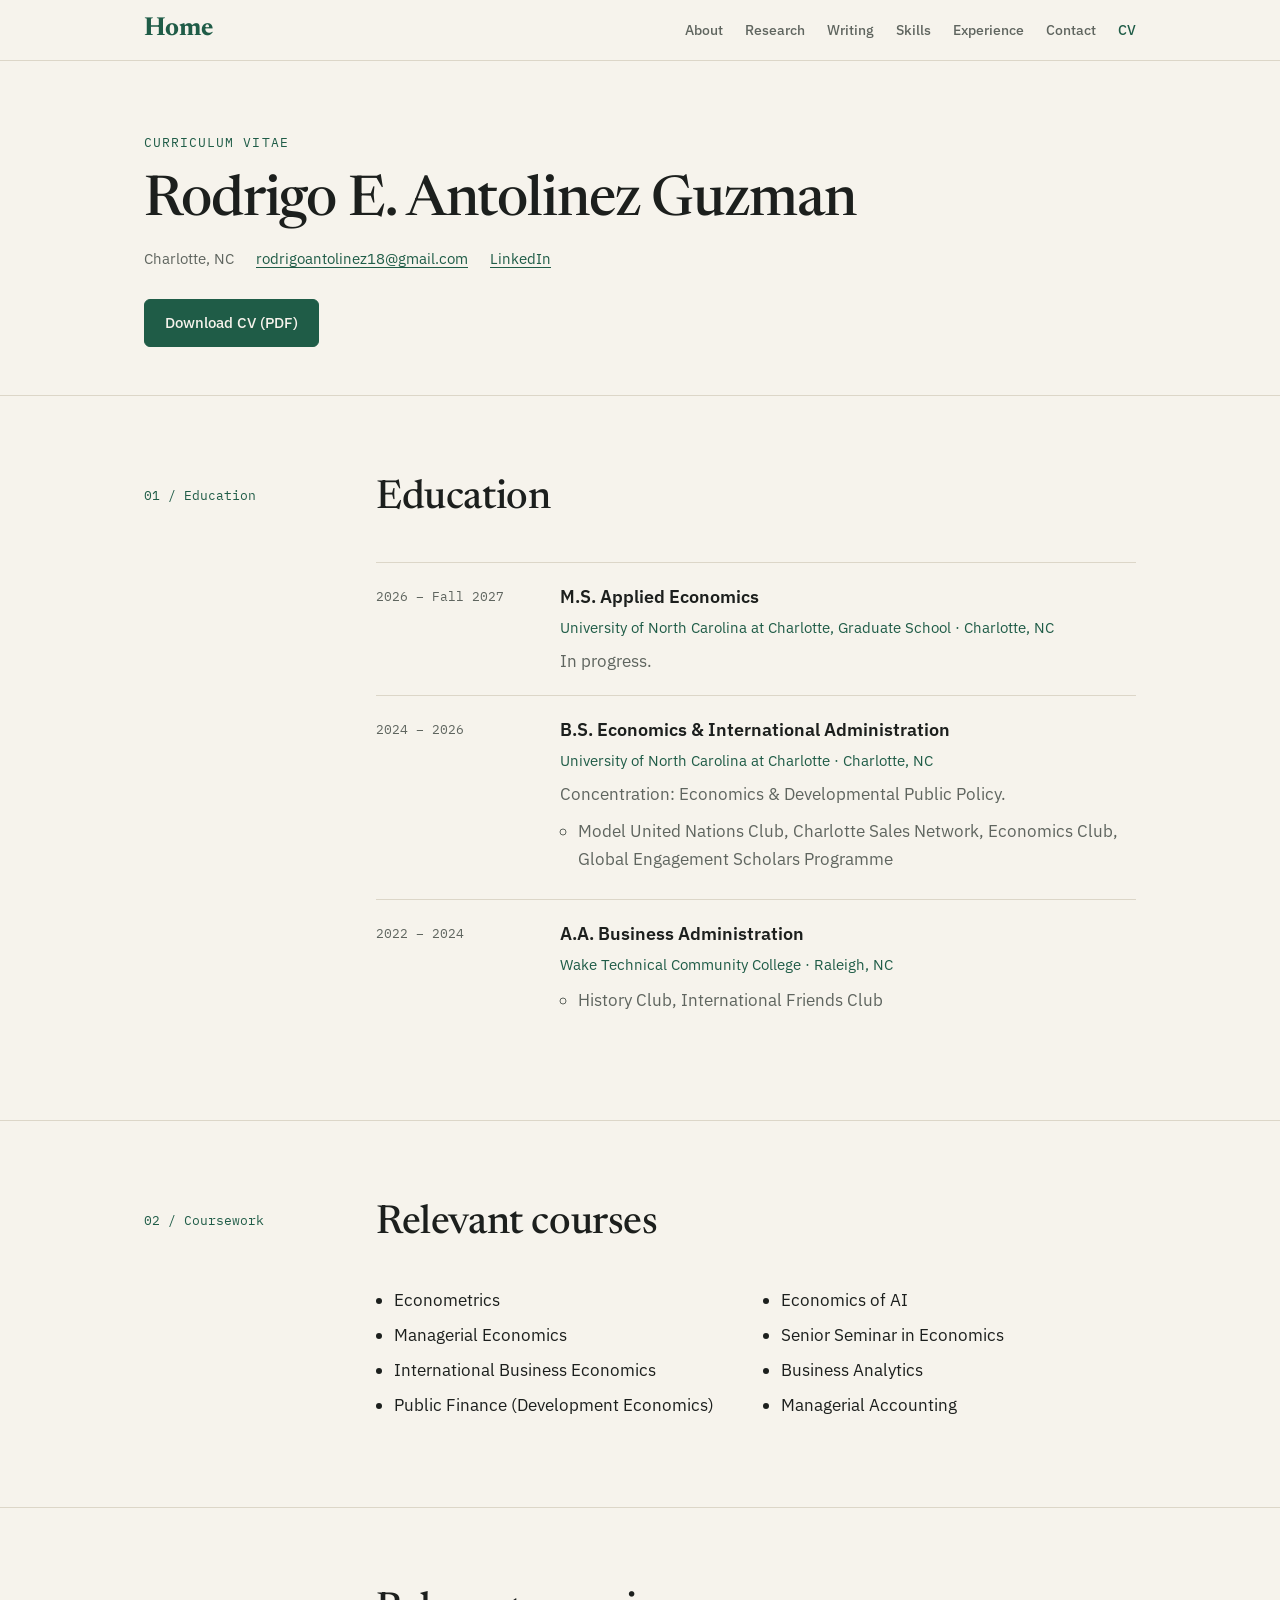
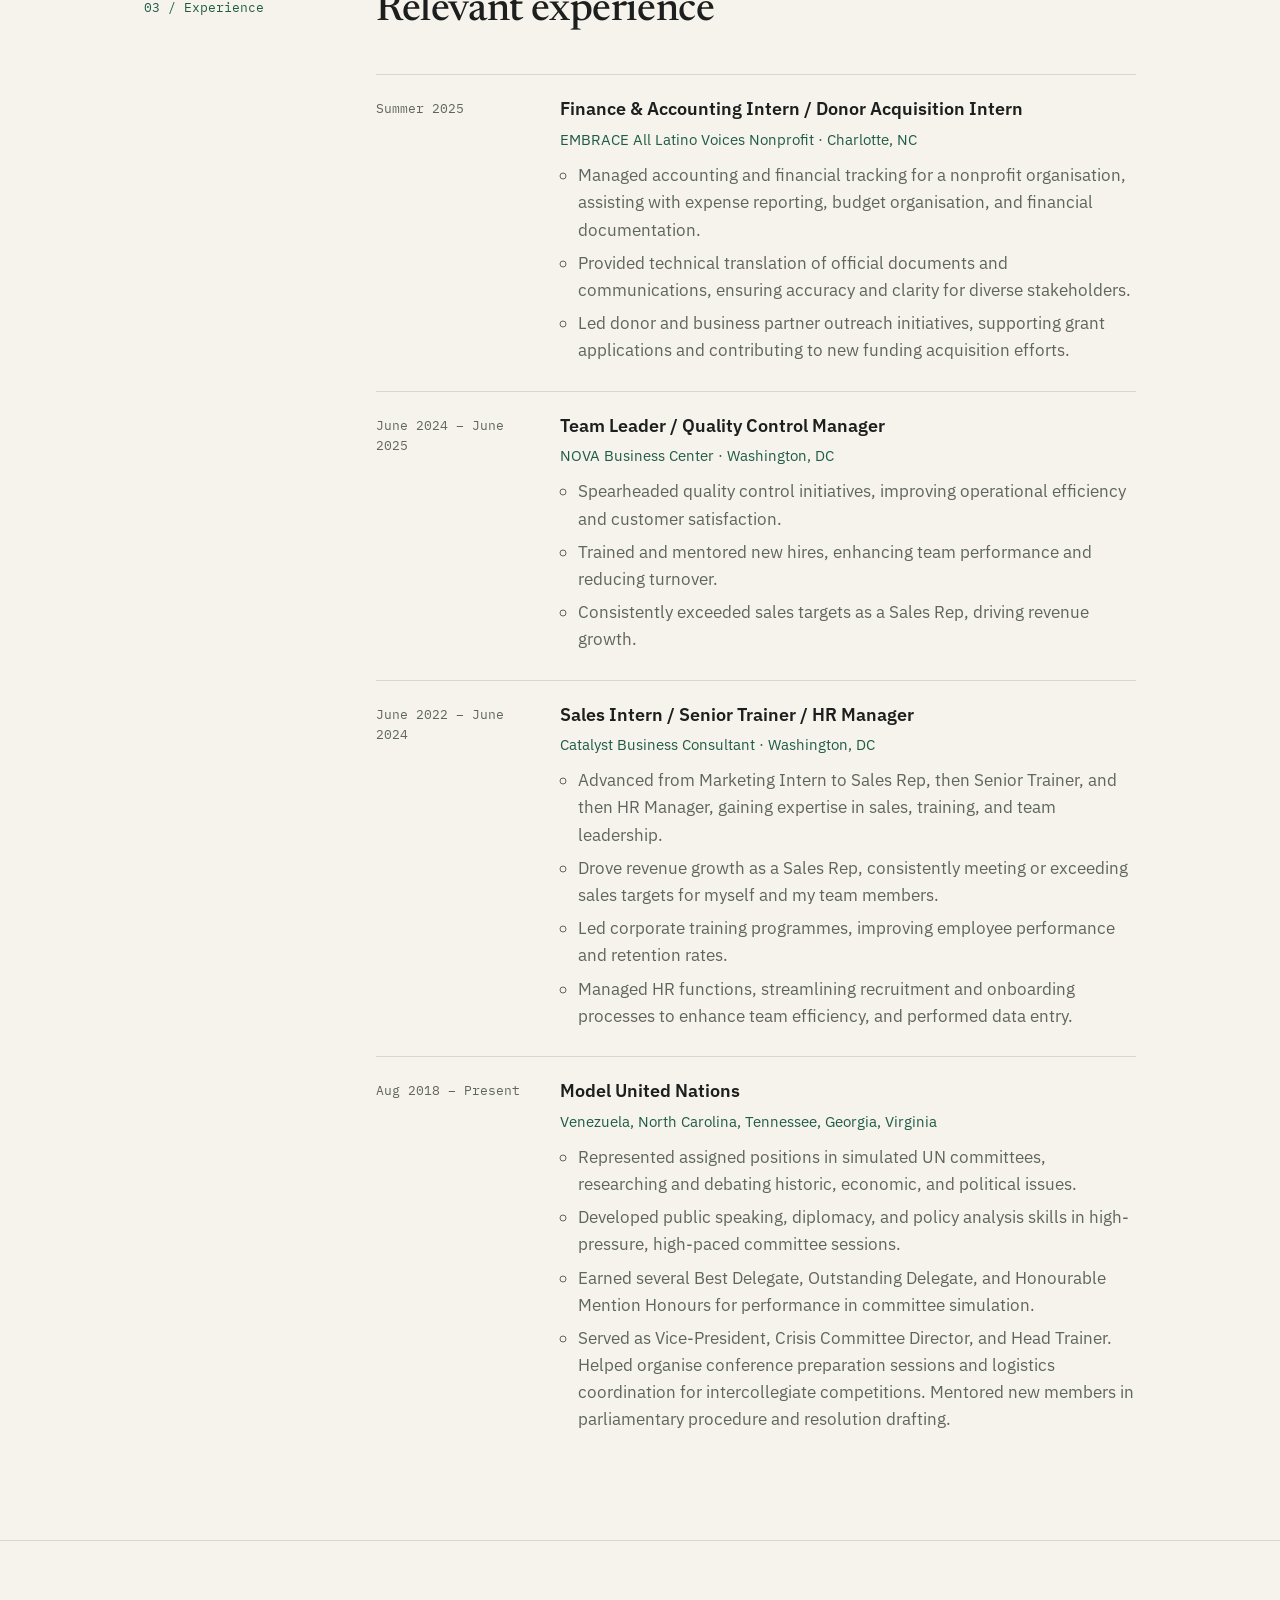
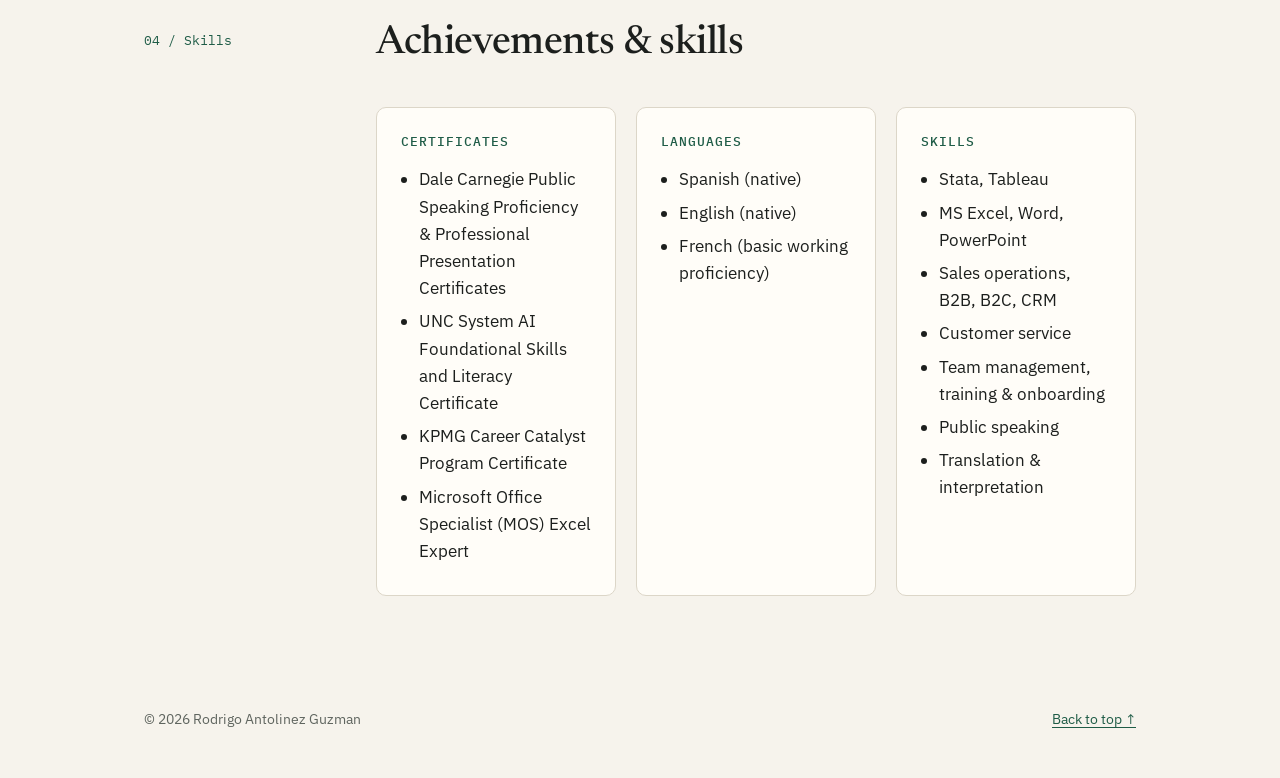
==== cv.html @ 7205a915 "Add CV page and PDF, fill home page from CV, move styles to styles.css Co-Authored-By: Claude Opus 5" ====
<!doctype html>
<html lang="en">
<head>
  <meta charset="utf-8">
  <meta name="viewport" content="width=device-width, initial-scale=1">
  <title>CV · Rodrigo Antolinez Guzman</title>
  <meta name="description" content="CV of Rodrigo E. Antolinez Guzman: education, experience and skills.">

  <link rel="preconnect" href="https://fonts.googleapis.com">
  <link rel="preconnect" href="https://fonts.gstatic.com" crossorigin>
  <link href="https://fonts.googleapis.com/css2?family=Newsreader:ital,opsz,wght@0,6..72,400;0,6..72,500;0,6..72,600;0,6..72,700;1,6..72,400&family=IBM+Plex+Sans:wght@400;500;600&family=IBM+Plex+Mono:wght@400;500&display=swap" rel="stylesheet">
  <link rel="stylesheet" href="styles.css">
</head>
<body>

  <!-- ===================== NAV ===================== -->
  <header class="nav">
    <div class="wrap">
      <a class="brand" href="index.html">Home</a>
      <nav>
        <button class="menu-btn" aria-expanded="false" aria-controls="nav-list">Menu</button>
        <ul id="nav-list">
          <li><a href="index.html#about">About</a></li>
          <li><a href="index.html#research">Research</a></li>
          <li><a href="index.html#writing">Writing</a></li>
          <li><a href="index.html#skills">Skills</a></li>
          <li><a href="index.html#experience">Experience</a></li>
          <li><a href="index.html#contact">Contact</a></li>
          <li><a href="cv.html" class="active" aria-current="page">CV</a></li>
        </ul>
      </nav>
    </div>
  </header>

  <main id="top">

    <!-- ===================== CV HEADER ===================== -->
    <div class="cv-hero">
      <div class="wrap">
        <p class="eyebrow">Curriculum Vitae</p>
        <h1>Rodrigo E. Antolinez Guzman</h1>
        <div class="cv-contact">
          <span>Charlotte, NC</span>
          <a href="mailto:rodrigoantolinez18@gmail.com">rodrigoantolinez18@gmail.com</a>
          <a href="https://www.linkedin.com/in/rodantolinez/" target="_blank" rel="noopener">LinkedIn</a>
        </div>
        <div class="btns">
          <a class="btn primary" href="cv.pdf" download="Rodrigo_Antolinez_Guzman_CV.pdf">Download CV (PDF)</a>
        </div>
      </div>
    </div>

    <!-- ===================== EDUCATION ===================== -->
    <section id="education">
      <div class="wrap">
        <div class="sec-head">
          <div class="sec-num">01 / Education</div>
          <h2>Education</h2>
        </div>
        <div class="sec-body">
          <ul class="timeline">
            <li>
              <span class="when">2026 – Fall 2027</span>
              <div>
                <h4>M.S. Applied Economics</h4>
                <p class="where">University of North Carolina at Charlotte, Graduate School · Charlotte, NC</p>
                <p>In progress.</p>
              </div>
            </li>
            <li>
              <span class="when">2024 – 2026</span>
              <div>
                <h4>B.S. Economics &amp; International Administration</h4>
                <p class="where">University of North Carolina at Charlotte · Charlotte, NC</p>
                <p>Concentration: Economics &amp; Developmental Public Policy.</p>
                <ul class="pts">
                  <li>Model United Nations Club, Charlotte Sales Network, Economics Club, Global Engagement Scholars Programme</li>
                </ul>
              </div>
            </li>
            <li>
              <span class="when">2022 – 2024</span>
              <div>
                <h4>A.A. Business Administration</h4>
                <p class="where">Wake Technical Community College · Raleigh, NC</p>
                <ul class="pts">
                  <li>History Club, International Friends Club</li>
                </ul>
              </div>
            </li>
          </ul>
        </div>
      </div>
    </section>

    <!-- ===================== COURSEWORK ===================== -->
    <section id="coursework">
      <div class="wrap">
        <div class="sec-head">
          <div class="sec-num">02 / Coursework</div>
          <h2>Relevant courses</h2>
        </div>
        <div class="sec-body">
          <ul class="course-list">
            <li>Econometrics</li>
            <li>Managerial Economics</li>
            <li>International Business Economics</li>
            <li>Public Finance (Development Economics)</li>
            <li>Economics of AI</li>
            <li>Senior Seminar in Economics</li>
            <li>Business Analytics</li>
            <li>Managerial Accounting</li>
          </ul>
        </div>
      </div>
    </section>

    <!-- ===================== EXPERIENCE ===================== -->
    <section id="experience">
      <div class="wrap">
        <div class="sec-head">
          <div class="sec-num">03 / Experience</div>
          <h2>Relevant experience</h2>
        </div>
        <div class="sec-body">
          <ul class="timeline">
            <li>
              <span class="when">Summer 2025</span>
              <div>
                <h4>Finance &amp; Accounting Intern / Donor Acquisition Intern</h4>
                <p class="where">EMBRACE All Latino Voices Nonprofit · Charlotte, NC</p>
                <ul class="pts">
                  <li>Managed accounting and financial tracking for a nonprofit organisation, assisting with expense reporting, budget organisation, and financial documentation.</li>
                  <li>Provided technical translation of official documents and communications, ensuring accuracy and clarity for diverse stakeholders.</li>
                  <li>Led donor and business partner outreach initiatives, supporting grant applications and contributing to new funding acquisition efforts.</li>
                </ul>
              </div>
            </li>
            <li>
              <span class="when">June 2024 – June 2025</span>
              <div>
                <h4>Team Leader / Quality Control Manager</h4>
                <p class="where">NOVA Business Center · Washington, DC</p>
                <ul class="pts">
                  <li>Spearheaded quality control initiatives, improving operational efficiency and customer satisfaction.</li>
                  <li>Trained and mentored new hires, enhancing team performance and reducing turnover.</li>
                  <li>Consistently exceeded sales targets as a Sales Rep, driving revenue growth.</li>
                </ul>
              </div>
            </li>
            <li>
              <span class="when">June 2022 – June 2024</span>
              <div>
                <h4>Sales Intern / Senior Trainer / HR Manager</h4>
                <p class="where">Catalyst Business Consultant · Washington, DC</p>
                <ul class="pts">
                  <li>Advanced from Marketing Intern to Sales Rep, then Senior Trainer, and then HR Manager, gaining expertise in sales, training, and team leadership.</li>
                  <li>Drove revenue growth as a Sales Rep, consistently meeting or exceeding sales targets for myself and my team members.</li>
                  <li>Led corporate training programmes, improving employee performance and retention rates.</li>
                  <li>Managed HR functions, streamlining recruitment and onboarding processes to enhance team efficiency, and performed data entry.</li>
                </ul>
              </div>
            </li>
            <li>
              <span class="when">Aug 2018 – Present</span>
              <div>
                <h4>Model United Nations</h4>
                <p class="where">Venezuela, North Carolina, Tennessee, Georgia, Virginia</p>
                <ul class="pts">
                  <li>Represented assigned positions in simulated UN committees, researching and debating historic, economic, and political issues.</li>
                  <li>Developed public speaking, diplomacy, and policy analysis skills in high-pressure, high-paced committee sessions.</li>
                  <li>Earned several Best Delegate, Outstanding Delegate, and Honourable Mention Honours for performance in committee simulation.</li>
                  <li>Served as Vice-President, Crisis Committee Director, and Head Trainer. Helped organise conference preparation sessions and logistics coordination for intercollegiate competitions. Mentored new members in parliamentary procedure and resolution drafting.</li>
                </ul>
              </div>
            </li>
          </ul>
        </div>
      </div>
    </section>

    <!-- ===================== ACHIEVEMENTS & SKILLS ===================== -->
    <section id="skills" style="border-bottom:0">
      <div class="wrap">
        <div class="sec-head">
          <div class="sec-num">04 / Skills</div>
          <h2>Achievements &amp; skills</h2>
        </div>
        <div class="sec-body skills">
          <div class="skill-col">
            <h3>Certificates</h3>
            <ul>
              <li>Dale Carnegie Public Speaking Proficiency &amp; Professional Presentation Certificates</li>
              <li>UNC System AI Foundational Skills and Literacy Certificate</li>
              <li>KPMG Career Catalyst Program Certificate</li>
              <li>Microsoft Office Specialist (MOS) Excel Expert</li>
            </ul>
          </div>
          <div class="skill-col">
            <h3>Languages</h3>
            <ul>
              <li>Spanish (native)</li>
              <li>English (native)</li>
              <li>French (basic working proficiency)</li>
            </ul>
          </div>
          <div class="skill-col">
            <h3>Skills</h3>
            <ul>
              <li>Stata, Tableau</li>
              <li>MS Excel, Word, PowerPoint</li>
              <li>Sales operations, B2B, B2C, CRM</li>
              <li>Customer service</li>
              <li>Team management, training &amp; onboarding</li>
              <li>Public speaking</li>
              <li>Translation &amp; interpretation</li>
            </ul>
          </div>
        </div>
      </div>
    </section>

  </main>

  <footer>
    <div class="wrap">
      <span>© <span id="yr"></span> Rodrigo Antolinez Guzman</span>
      <a href="#top">Back to top ↑</a>
    </div>
  </footer>

  <script>
    document.getElementById('yr').textContent = new Date().getFullYear();
    const btn = document.querySelector('.menu-btn');
    const list = document.getElementById('nav-list');
    btn.addEventListener('click', () => {
      const open = list.classList.toggle('open');
      btn.setAttribute('aria-expanded', open);
    });
    list.querySelectorAll('a').forEach(a => a.addEventListener('click', () => {
      list.classList.remove('open'); btn.setAttribute('aria-expanded', false);
    }));
  </script>
</body>
</html>
---- styles.css ----
/* ============================================================
   THEME — change colors here and the whole page follows.
   ============================================================ */
:root {
  --paper:   #f6f3ec;
  --surface: #fffdf8;
  --ink:     #1c1f1d;
  --muted:   #5f655f;
  --rule:    #dcd6c8;
  --accent:  #1f5c47;   /* ledger green */
  --accent-soft: #e3ece6;
  --serif: "Newsreader", Georgia, serif;
  --sans:  "IBM Plex Sans", system-ui, sans-serif;
  --mono:  "IBM Plex Mono", ui-monospace, monospace;
  --max: 1040px;
}
@media (prefers-color-scheme: dark) {
  :root {
    --paper:   #131614;
    --surface: #1a1e1b;
    --ink:     #ebe7dd;
    --muted:   #9aa198;
    --rule:    #2e342f;
    --accent:  #7cc4a4;
    --accent-soft: #1f2d26;
  }
}

*, *::before, *::after { box-sizing: border-box; }
html { scroll-behavior: smooth; scroll-padding-top: 72px; }
body {
  margin: 0;
  background: var(--paper);
  color: var(--ink);
  font-family: var(--sans);
  font-size: 17px;
  line-height: 1.6;
  -webkit-font-smoothing: antialiased;
}
a { color: var(--accent); text-underline-offset: 3px; }
a:hover { text-decoration-thickness: 2px; }
img { max-width: 100%; display: block; }
.wrap { max-width: var(--max); margin: 0 auto; padding: 0 24px; }

/* Placeholder text — delete the class once you fill something in */
.ph { color: var(--muted); font-style: italic; }

/* ---------- Nav ---------- */
header.nav {
  position: sticky; top: 0; z-index: 10;
  background: color-mix(in srgb, var(--paper) 88%, transparent);
  backdrop-filter: blur(8px);
  border-bottom: 1px solid var(--rule);
}
header.nav .wrap {
  display: flex; align-items: center; justify-content: space-between;
  height: 60px; gap: 16px;
}
.brand { font-family: var(--serif); font-size: 26px; font-weight: 700; color: var(--accent); text-decoration: none; }
nav ul { list-style: none; display: flex; gap: 22px; margin: 0; padding: 0; }
nav a { color: var(--muted); text-decoration: none; font-size: 14px; font-weight: 500; }
nav a:hover { color: var(--ink); }
.menu-btn { display: none; background: none; border: 1px solid var(--rule); color: var(--ink);
  border-radius: 6px; padding: 6px 10px; font: 500 14px var(--sans); cursor: pointer; }

/* ---------- Hero ---------- */
.hero { padding: 96px 0 72px; border-bottom: 1px solid var(--rule); }
.eyebrow { font-family: var(--mono); font-size: 13px; letter-spacing: .08em; text-transform: uppercase; color: var(--accent); margin: 0 0 18px; }
.hero h1 {
  font-family: var(--serif); font-weight: 500;
  font-size: clamp(40px, 7vw, 72px); line-height: 1.05; letter-spacing: -0.02em;
  margin: 0 0 24px;
}
.hero p.lede { font-family: var(--serif); font-size: clamp(19px, 2.4vw, 23px); line-height: 1.5; max-width: 640px; margin: 0 0 36px; color: var(--muted); }
.btns { display: flex; flex-wrap: wrap; gap: 12px; }
.btn {
  display: inline-flex; align-items: center; gap: 8px;
  padding: 11px 20px; border-radius: 6px; font-weight: 500; font-size: 15px;
  text-decoration: none; border: 1px solid var(--accent);
}
.btn.primary { background: var(--accent); color: var(--paper); }
.btn.ghost { color: var(--accent); }
.btn:hover { text-decoration: none; filter: brightness(1.08); }

.stats { display: grid; grid-template-columns: repeat(3, 1fr); gap: 0; margin-top: 64px; border-top: 1px solid var(--rule); }
.stat { padding: 20px 20px 0 0; }
.stat + .stat { padding-left: 20px; border-left: 1px solid var(--rule); }
.stat b { display: block; font-family: var(--serif); font-size: 32px; font-weight: 500; }
.stat span { font-family: var(--mono); font-size: 12px; color: var(--muted); text-transform: uppercase; letter-spacing: .06em; }

/* ---------- Sections ---------- */
section { padding: 80px 0; border-bottom: 1px solid var(--rule); }
.sec-head { display: grid; grid-template-columns: 200px 1fr; gap: 32px; margin-bottom: 40px; }
.sec-num { font-family: var(--mono); font-size: 13px; color: var(--accent); padding-top: 10px; }
.sec-head h2 { font-family: var(--serif); font-weight: 500; font-size: clamp(30px, 4vw, 40px); line-height: 1.15; margin: 0; letter-spacing: -0.01em; }
.sec-body { margin-left: 232px; }

/* About */
.about-grid { display: grid; grid-template-columns: 1.6fr 1fr; gap: 48px; }
.about-grid p { margin: 0 0 16px; }
.facts { list-style: none; margin: 0; padding: 0; border-top: 1px solid var(--rule); }
.facts li { display: flex; justify-content: space-between; gap: 16px; padding: 12px 0; border-bottom: 1px solid var(--rule); font-size: 15px; }
.facts li span:first-child { font-family: var(--mono); font-size: 12px; text-transform: uppercase; letter-spacing: .06em; color: var(--muted); padding-top: 3px; }
.facts li span:last-child { text-align: right; }

/* Projects */
.projects { display: grid; gap: 20px; }
.project {
  display: grid; grid-template-columns: 1fr 260px; gap: 32px;
  background: var(--surface); border: 1px solid var(--rule); border-radius: 10px; padding: 28px;
}
.project .meta { font-family: var(--mono); font-size: 12px; color: var(--muted); text-transform: uppercase; letter-spacing: .06em; margin: 0 0 8px; }
.project h3 { font-family: var(--serif); font-weight: 500; font-size: 25px; line-height: 1.25; margin: 0 0 12px; }
.project p { margin: 0 0 16px; color: var(--muted); }
.project dl { margin: 0 0 18px; display: grid; grid-template-columns: auto 1fr; gap: 6px 14px; font-size: 15px; }
.project dt { font-weight: 600; }
.project dd { margin: 0; color: var(--muted); }
.tags { display: flex; flex-wrap: wrap; gap: 6px; margin-bottom: 18px; }
.tag { font-family: var(--mono); font-size: 12px; padding: 3px 9px; border-radius: 999px; background: var(--accent-soft); color: var(--accent); }
.links { display: flex; flex-wrap: wrap; gap: 16px; font-size: 15px; font-weight: 500; }
.figure {
  border: 1px dashed var(--rule); border-radius: 8px; min-height: 180px;
  display: flex; align-items: center; justify-content: center; text-align: center; padding: 16px;
  color: var(--muted); font-family: var(--mono); font-size: 12px; background: var(--paper);
}
.figure svg { width: 100%; height: auto; }

/* Writing */
.writing { list-style: none; margin: 0; padding: 0; border-top: 1px solid var(--rule); }
.writing li { display: grid; grid-template-columns: 110px 1fr auto; gap: 24px; align-items: baseline; padding: 20px 0; border-bottom: 1px solid var(--rule); }
.writing .yr { font-family: var(--mono); font-size: 13px; color: var(--muted); }
.writing .t { font-family: var(--serif); font-size: 20px; }
.writing .t small { display: block; font-family: var(--sans); font-size: 14px; color: var(--muted); margin-top: 4px; }
.writing .kind { font-family: var(--mono); font-size: 12px; text-transform: uppercase; letter-spacing: .06em; color: var(--accent); }

/* Skills */
.skills { display: grid; grid-template-columns: repeat(3, 1fr); gap: 20px; }
.skill-col { background: var(--surface); border: 1px solid var(--rule); border-radius: 10px; padding: 24px; }
.skill-col h3 { font-family: var(--mono); font-size: 13px; text-transform: uppercase; letter-spacing: .08em; color: var(--accent); font-weight: 500; margin: 0 0 14px; }
.skill-col ul { margin: 0; padding-left: 18px; }
.skill-col li { margin-bottom: 6px; }

/* Experience / education timeline */
.timeline { list-style: none; margin: 0; padding: 0; }
.timeline li { display: grid; grid-template-columns: 160px 1fr; gap: 24px; padding: 20px 0; border-top: 1px solid var(--rule); }
.timeline .when { font-family: var(--mono); font-size: 13px; color: var(--muted); padding-top: 4px; }
.timeline h4 { margin: 0 0 4px; font-size: 18px; font-weight: 600; }
.timeline .where { color: var(--accent); font-size: 15px; margin: 0 0 8px; }
.timeline p { margin: 0; color: var(--muted); }

/* Contact */
.contact { text-align: left; }
.contact h2 { font-family: var(--serif); font-weight: 500; font-size: clamp(32px, 5vw, 48px); margin: 0 0 16px; letter-spacing: -0.01em; }
.contact p { color: var(--muted); max-width: 560px; margin: 0 0 28px; }
.contact-links { display: flex; flex-wrap: wrap; gap: 12px; }

footer { padding: 32px 0 48px; font-size: 14px; color: var(--muted); }
footer .wrap { display: flex; justify-content: space-between; flex-wrap: wrap; gap: 12px; }

/* ---------- Responsive ---------- */
@media (max-width: 860px) {
  .sec-head { grid-template-columns: 1fr; gap: 8px; }
  .sec-num { padding-top: 0; }
  .sec-body { margin-left: 0; }
  .about-grid, .project { grid-template-columns: 1fr; }
  .skills { grid-template-columns: 1fr; }
  .writing li { grid-template-columns: 1fr; gap: 4px; }
  .timeline li { grid-template-columns: 1fr; gap: 4px; }
}
@media (max-width: 720px) {
  body { font-size: 16px; }
  .wrap { padding: 0 16px; }
  .menu-btn { display: block; }
  nav ul {
    display: none; position: absolute; top: 60px; left: 0; right: 0;
    flex-direction: column; gap: 0; background: var(--paper); border-bottom: 1px solid var(--rule);
  }
  nav ul.open { display: flex; }
  nav ul a { display: block; padding: 14px 16px; border-top: 1px solid var(--rule); }
  .hero { padding: 64px 0 48px; }
  .stats { grid-template-columns: 1fr; }
  .stat + .stat { border-left: 0; padding-left: 0; border-top: 1px solid var(--rule); }
  .stat { padding: 16px 0; }
  section { padding: 56px 0; }
  .project { padding: 20px; }
}

/* ---------- CV page ---------- */
nav a.active { color: var(--accent); }
.cv-hero { padding: 72px 0 48px; border-bottom: 1px solid var(--rule); }
.cv-hero h1 { font-family: var(--serif); font-weight: 500; font-size: clamp(36px, 6vw, 56px); line-height: 1.1; letter-spacing: -0.02em; margin: 0 0 14px; }
.cv-contact { display: flex; flex-wrap: wrap; gap: 8px 22px; color: var(--muted); font-size: 15px; margin: 0 0 28px; }
.timeline ul.pts { margin: 10px 0 0; padding-left: 18px; color: var(--muted); }
.timeline ul.pts li { display: list-item; border: 0; padding: 0; margin-bottom: 6px; }
.course-list { columns: 2; column-gap: 32px; margin: 0; padding-left: 18px; }
.course-list li { margin-bottom: 8px; break-inside: avoid; }
.more-link { display: inline-block; margin-top: 24px; font-weight: 500; }
@media (max-width: 720px) {
  .cv-hero { padding: 48px 0 36px; }
  .course-list { columns: 1; }
}
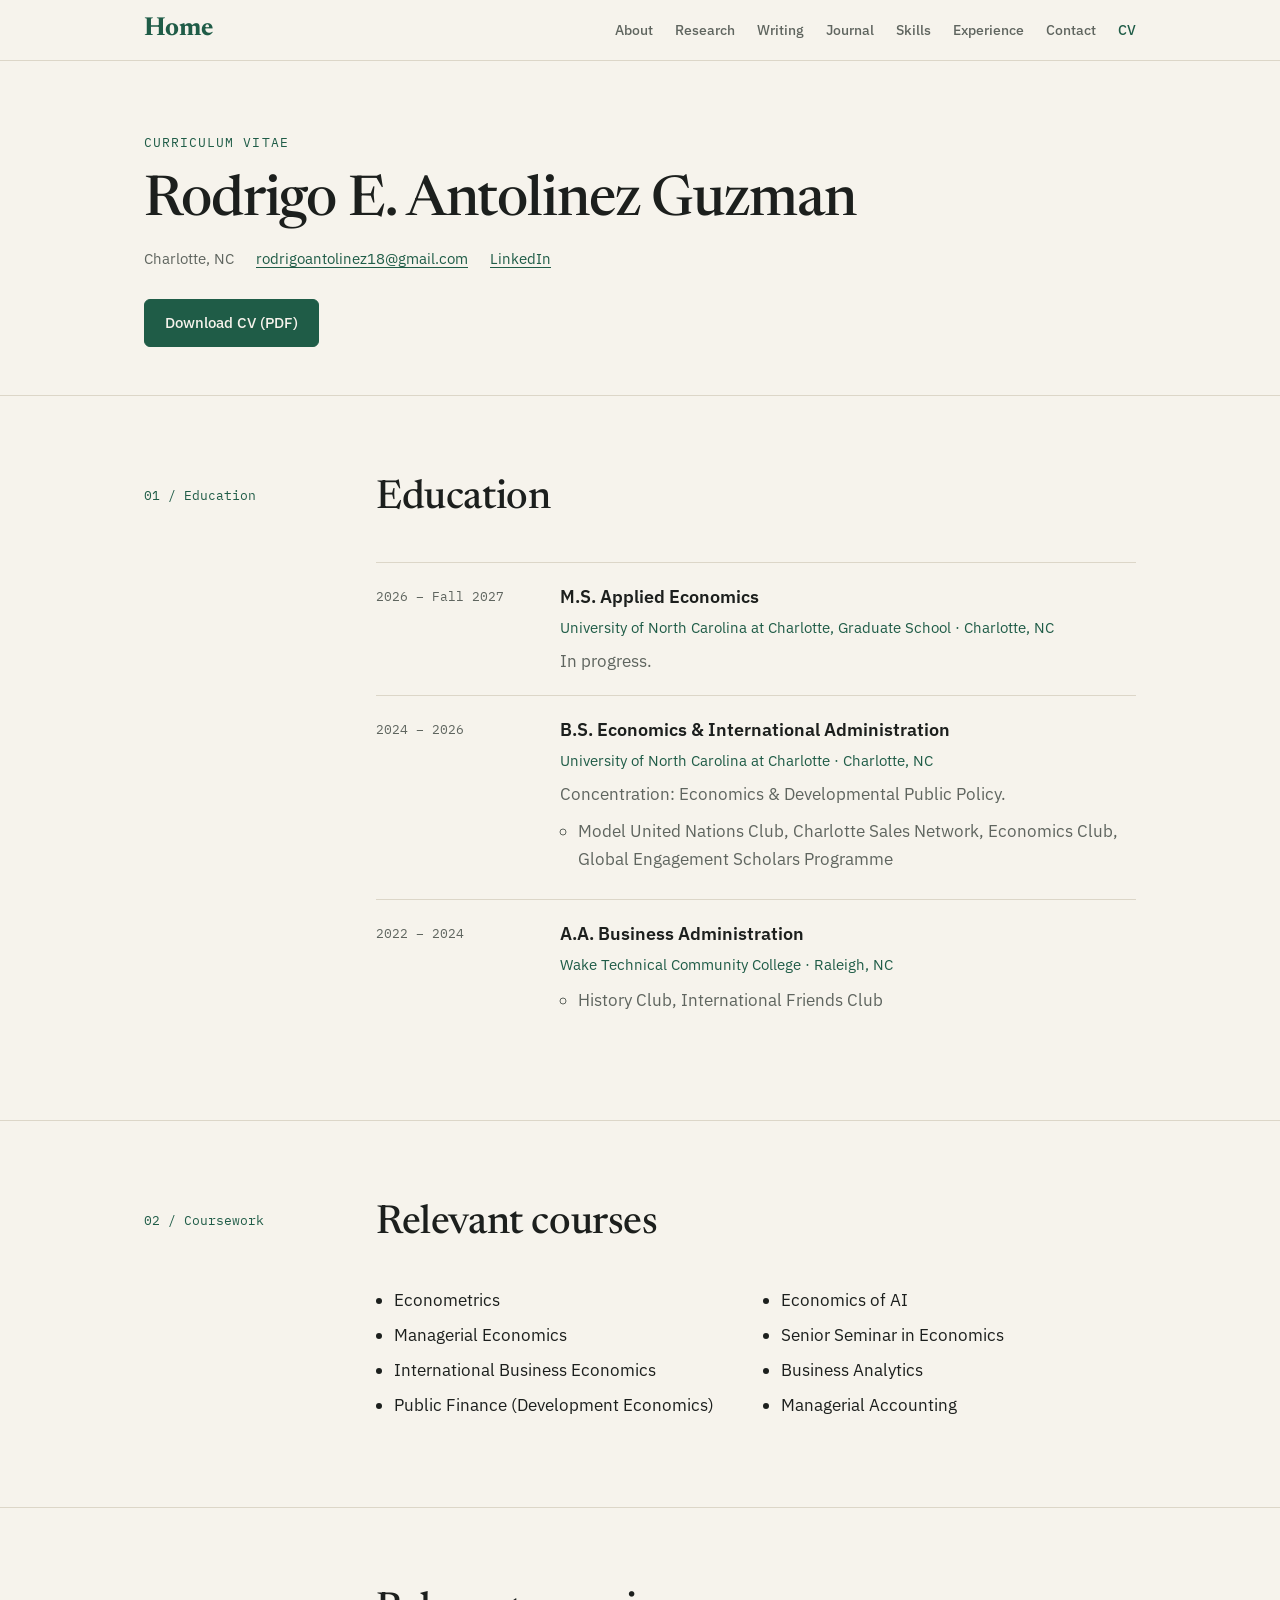
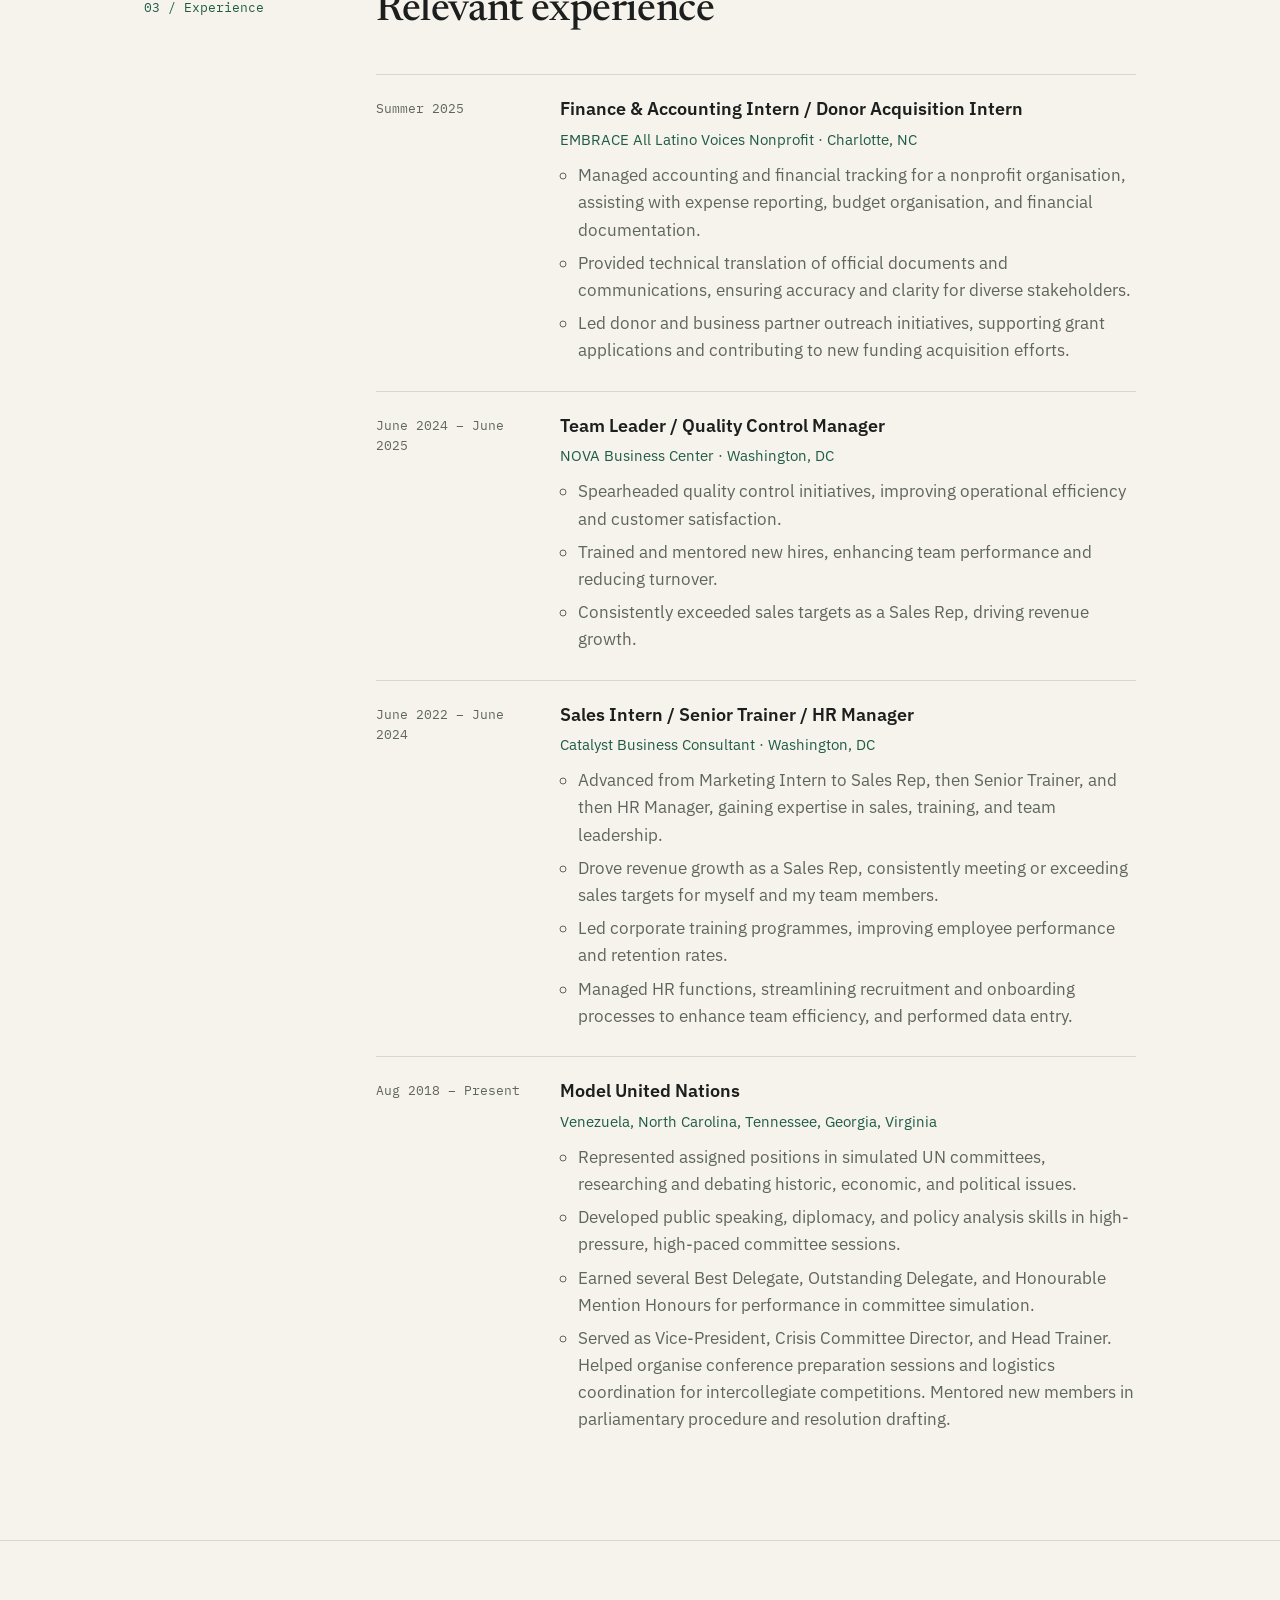
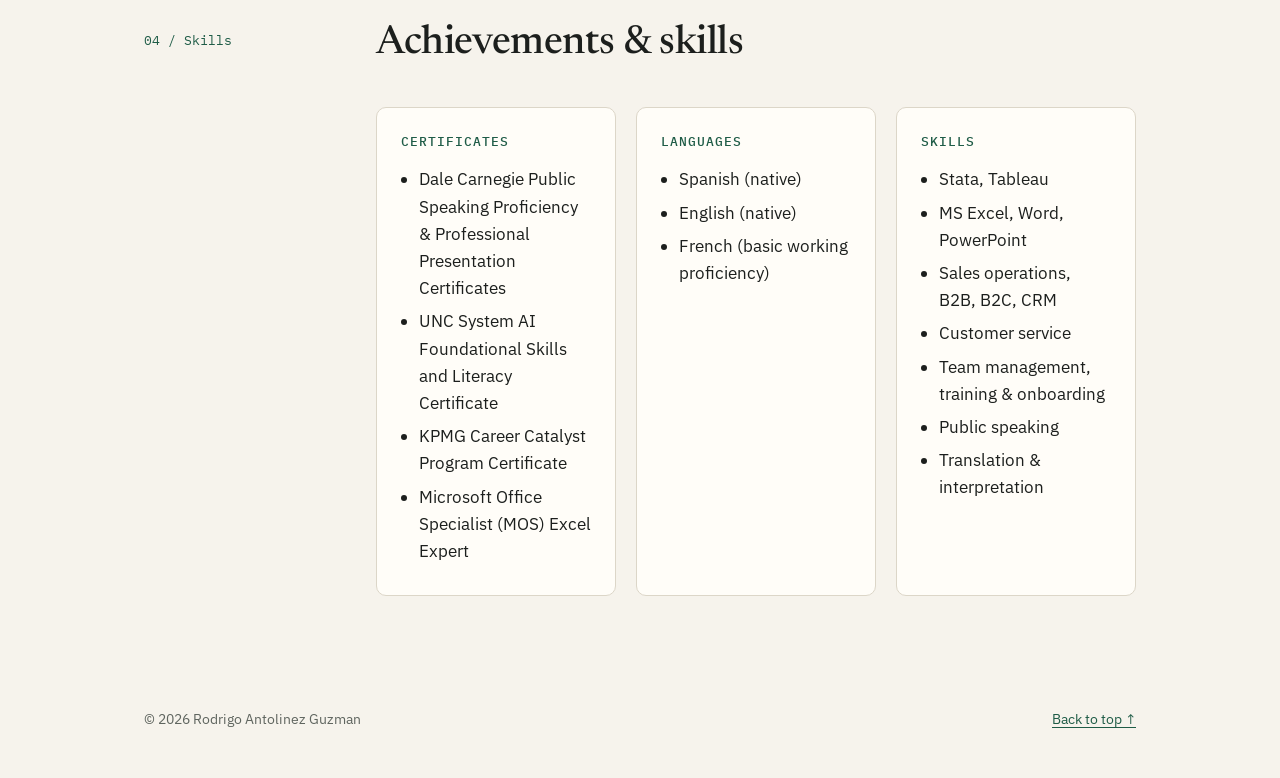
==== commit 06f2874d: "Add Journal section to home page Co-Authored-By: Claude Opus 5.5 <noreply@anthropic.com> Claude-Sess" ====
--- a/cv.html
+++ b/cv.html
@@ -23,6 +23,7 @@
           <li><a href="index.html#about">About</a></li>
           <li><a href="index.html#research">Research</a></li>
           <li><a href="index.html#writing">Writing</a></li>
+          <li><a href="index.html#journal">Journal</a></li>
           <li><a href="index.html#skills">Skills</a></li>
           <li><a href="index.html#experience">Experience</a></li>
           <li><a href="index.html#contact">Contact</a></li>
--- a/styles.css
+++ b/styles.css
@@ -82,7 +82,7 @@
 .btn.ghost { color: var(--accent); }
 .btn:hover { text-decoration: none; filter: brightness(1.08); }
 
-.stats { display: grid; grid-template-columns: repeat(3, 1fr); gap: 0; margin-top: 64px; border-top: 1px solid var(--rule); }
+.stats { display: grid; grid-template-columns: repeat(2, 1fr); gap: 0; margin-top: 64px; border-top: 1px solid var(--rule); }
 .stat { padding: 20px 20px 0 0; }
 .stat + .stat { padding-left: 20px; border-left: 1px solid var(--rule); }
 .stat b { display: block; font-family: var(--serif); font-size: 32px; font-weight: 500; }
@@ -133,6 +133,18 @@
 .writing .t small { display: block; font-family: var(--sans); font-size: 14px; color: var(--muted); margin-top: 4px; }
 .writing .kind { font-family: var(--mono); font-size: 12px; text-transform: uppercase; letter-spacing: .06em; color: var(--accent); }
 
+/* Journal */
+.journal { display: grid; gap: 16px; }
+.entry {
+  display: grid; grid-template-columns: 110px 1fr; gap: 24px;
+  background: var(--surface); border: 1px solid var(--rule); border-left: 3px solid var(--accent);
+  border-radius: 10px; padding: 22px 24px;
+}
+.entry time { font-family: var(--mono); font-size: 13px; color: var(--muted); padding-top: 4px; }
+.entry h3 { font-family: var(--serif); font-weight: 500; font-size: 22px; line-height: 1.3; margin: 0 0 8px; }
+.entry p { margin: 0 0 12px; color: var(--muted); }
+.entry .tags { margin-bottom: 0; }
+
 /* Skills */
 .skills { display: grid; grid-template-columns: repeat(3, 1fr); gap: 20px; }
 .skill-col { background: var(--surface); border: 1px solid var(--rule); border-radius: 10px; padding: 24px; }
@@ -165,6 +177,7 @@
   .about-grid, .project { grid-template-columns: 1fr; }
   .skills { grid-template-columns: 1fr; }
   .writing li { grid-template-columns: 1fr; gap: 4px; }
+  .entry { grid-template-columns: 1fr; gap: 6px; }
   .timeline li { grid-template-columns: 1fr; gap: 4px; }
 }
 @media (max-width: 720px) {
